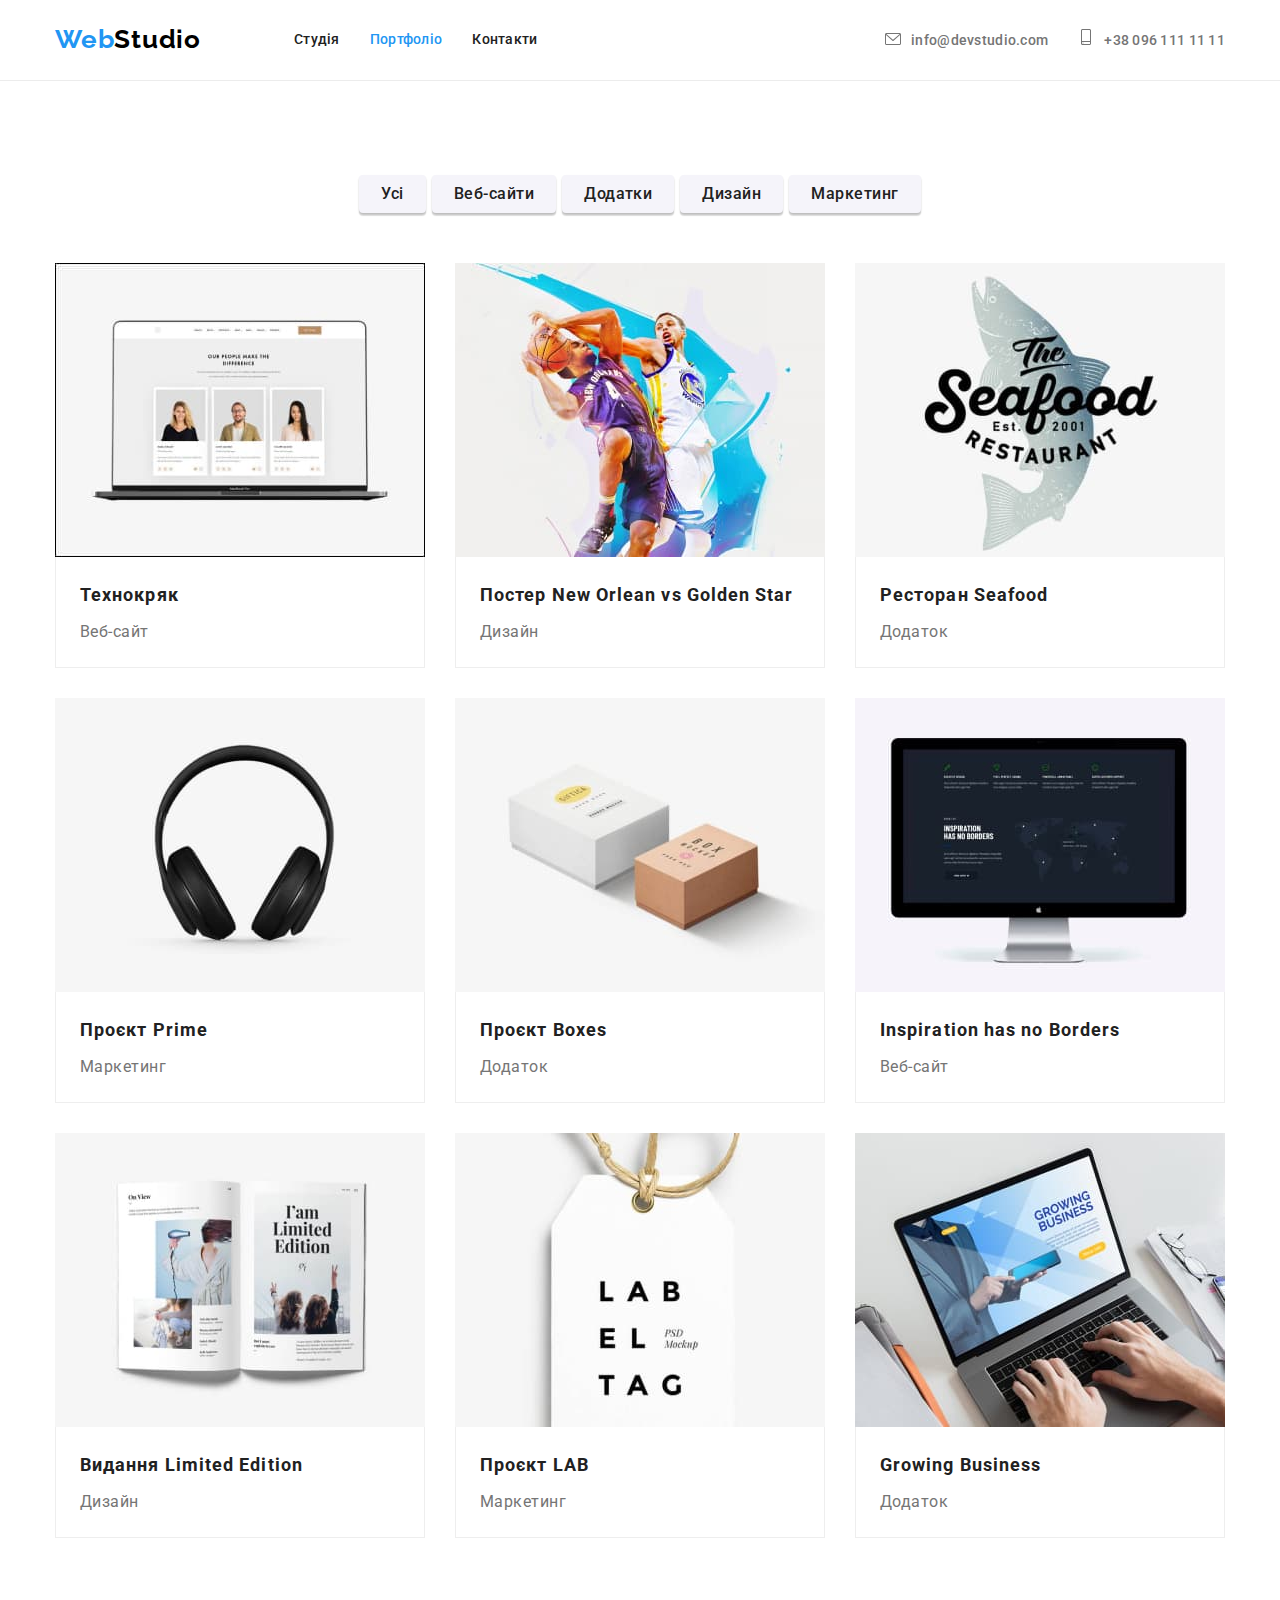
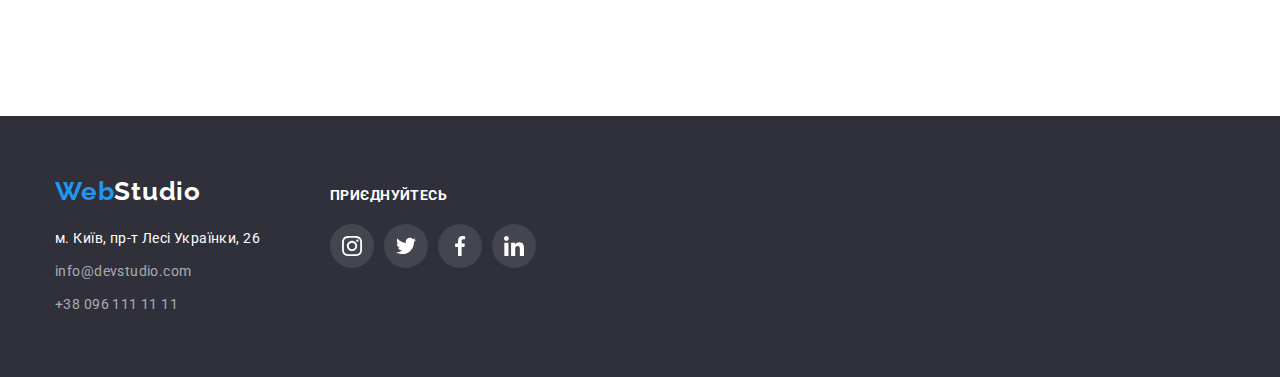
==== portfolio.html @ 5036bb75 "update" ====
<!DOCTYPE html>
<html lang="uk">

<head>
    <meta charset="UTF-8">
    <meta http-equiv="X-UA-Compatible" content="IE=edge">
    <meta name="viewport" content="width=device-width, initial-scale=1.0">
    <title>Портфоліо</title>
    <link rel="preconnect" href="https://fonts.googleapis.com">
    <link rel="preconnect" href="https://fonts.gstatic.com" crossorigin>
    <link
        href="https://fonts.googleapis.com/css2?family=Raleway:wght@700&family=Roboto:wght@400;500;700;900&display=swap"
        rel="stylesheet">
    <link rel="stylesheet"
        href="https://cdnjs.cloudflare.com/ajax/libs/modern-normalize/1.1.0/modern-normalize.min.css">
    <link rel="stylesheet" href="./css/styles.css">
</head>

<body class="site-body">
    <header class="header header-body">
        <div class="container wrapper">
            <nav class="header-container">
                <a href="" class="header-logo link"><span class="span-logo">Web</span>Studio</a>
                <ul class="header-list list">
                    <li class="header-item"><a class="header-link link" href="./index.html">Студія</a></li>
                    <li class="header-item"><a class="header-link current link" href="./portfolio.html">Портфоліо</a>
                    </li>
                    <li class="header-item"><a class="header-link link" href="">Контакти</a></li>
                </ul>
            </nav>
            <ul class="header-list-item list">
                <li class="header-item"><a class="header-mail icon-mail link"
                        href="mailto:info@devstudio.com">info@devstudio.com</a></li>
                <li class="header-item"><a class="header-tel icon-tel link" href="tel:+380961111111">+38 096 111 11
                        11</a></li>
            </ul>
        </div>
    </header>
    <main class="main">
        <section class="main-container-list">
            <div class="container">
                <ul class="list main-container-btn">
                    <li class="container-main"><button class="main-btn link" type="button">Усі</button></li>
                    <li class="container-main"><button class="main-btn link" type="button">Веб-сайти</button></li>
                    <li class="container-main"><button class="main-btn link" type="button">Додатки</button></li>
                    <li class="container-main"><button class="main-btn link" type="button">Дизайн</button></li>
                    <li class="container-main"><button class="main-btn link" type="button">Маркетинг</button></li>
                </ul>
                <ul class="list container-list">
                    <li class="main-list"><a class="link container-card" href="./images/img-11.jpg"><img class="img"
                                src="./images/img-11.jpg" alt="Веб-сайт" width="370" height="294">
                            <div class="main-img">
                                <h3 class="main-title link">Технокряк</h3>
                                <p class="main-text link">Веб-сайт</p>
                            </div>
                        </a>
                    </li>
                    <li class="main-list"><a class="link container-card" href="./images/img-12.jpg"><img class="img"
                                src="./images/img-12.jpg" alt="Логотип" width="370" height="294">
                            <div class="main-img">
                                <h3 class="main-title link">Постер New Orlean vs Golden Star</h3>
                                <p class="main-text link">Дизайн</p>
                            </div>
                        </a>
                    </li>
                    <li class="main-list"><a class="link container-card" href="./images/img-13.jpg"><img class="img"
                                src="./images/img-13.jpg" alt="Ресторан" width="370" height="294">
                            <div class="main-img">
                                <h3 class="main-title link">Ресторан Seafood</h3>
                                <p class="main-text link">Додаток</p>
                            </div>
                        </a>
                    </li>
                    <li class="main-list"><a class="link container-card" href="./images/img-14.jpg"><img class="img"
                                src="./images/img-14.jpg" alt="Навушники" width="370" height="294">
                            <div class="main-img">
                                <h3 class="main-title link">Проєкт Prime</h3>
                                <p class="main-text link">Маркетинг</p>
                            </div>
                        </a>
                    </li>
                    <li class="main-list"><a class="link container-card" href="./images/img-15.jpg"><img class="img"
                                src="./images/img-15.jpg" alt="Коробки" width="370" height="294">
                            <div class="main-img">
                                <h3 class="main-title link">Проєкт Boxes</h3>
                                <p class="main-text link">Додаток</p>
                            </div>
                        </a>
                    </li>
                    <li class="main-list">
                        <a class="link container-card" href="./images/img-16.jpg"><img class="img"
                                src="./images/img-16.jpg" alt="Екран" width="370" height="294">
                            <div class="main-img">
                                <h3 class="main-title link">Inspiration has no Borders</h3>
                                <p class="main-text link">Веб-сайт</p>
                            </div>
                        </a>
                    </li>
                    <li class="main-list"><a class="link container-card" href="./images/img-17.jpg"><img class="img"
                                src="./images/img-17.jpg" alt="Книга" width="370" height="294">
                            <div class="main-img">
                                <h3 class="main-title link">Видання Limited Edition</h3>
                                <p class="main-text link">Дизайн</p>
                            </div>
                        </a>
                    </li>
                    <li class="main-list"><a class="link container-card" href="./images/img-18.jpg"><img class="img"
                                src="./images/img-18.jpg" alt="Ярлик" width="370" height="294">
                            <div class="main-img">
                                <h3 class="main-title link">Проєкт LAB</h3>
                                <p class="main-text link">Маркетинг</p>
                            </div>
                        </a>
                    </li>
                    <li class="main-list"><a class="link container-card" href="./images/img-19.jpg"><img class="img"
                                src="./images/img-19.jpg" alt="Ноутбук" width="370" height="294">
                            <div class="main-img">
                                <h3 class="main-title link">Growing Business</h3>
                                <p class="main-text link">Додаток</p>
                            </div>
                        </a>
                    </li>
                </ul>
            </div>
        </section>
    </main>
    <footer class="footer">
        <div class="container adress-part">
            <div class="">
                <a class="footer-logo link" href=""><span class="footer-span-logo">Web</span>Studio</a>
                <address class="footer-address">
                    <ul class="list foter-list">
                        <li class="list-footer"><a class="footer-address-gps link"
                                href="https://goo.gl/maps/CPtrU1FHBa2aNyZL9" target="_blank"
                                rel="noopener noreferrer nofollow">м. Київ, пр-т Лесі Українки, 26</a>
                        </li>
                        <li class="list-footer"><a class="footer-mail link"
                                href="mailto:info@devstudio.com">info@devstudio.com</a>
                        </li>
                        <li><a class="footer-tel link" href="tel:+380961111111">+38 096 111 11 11</a></li>
                    </ul>
                </address>
            </div>
            <div class="social-container">
                <h2 class="soc-title">Приєднуйтесь</h2>
                <ul class="footer-soc-title list">
                    <li class="footer-social"><a href="" class="footer-social-soc link">
                            <svg width="20" height="20">
                                <use href="./images/symbol-defs.svg#icon-instagram"></use>
                            </svg>
                        </a></li>
                    <li class="footer-social"><a href="" class="footer-social-soc link">
                            <svg width="20" height="20">
                                <use href="./images/symbol-defs.svg#icon-twitter"></use>
                            </svg>
                        </a></li>
                    <li class="footer-social"><a href="" class="footer-social-soc link">
                            <svg width="20" height="20">
                                <use href="./images/symbol-defs.svg#icon-facebook"></use>
                            </svg>
                        </a></li>
                    <li class="footer-social"><a href="" class="footer-social-soc link">
                            <svg width="20" height="20">
                                <use href="./images/symbol-defs.svg#icon-linkedin"></use>
                            </svg>
                        </a></li>
                </ul>

            </div>
        </div>
    </footer>
</body>

</html>
---- css/styles.css ----
.site-body {
    font-family: 'Roboto', sans-serif;
        background: #FFFFFF;

}
.list {
    list-style: none;
    display: flex;
    gap: 30px;
}

.link {
    text-decoration: none;
}

.link:hover{
    color: #2196F3;
}

.link:focus{
    color: #2196F3;
}

p, h1, h2, h3, h4, h5, h6{
    margin: 0;
} 
ul, ol{
    margin: 0;
    padding-left: 0;
}
img {
    display: block;
}

/*------------------------HEADER----------------*/
.header{
    background: #FFFFFF;
    padding-top: 24px;
    padding-bottom: 25px;
}

.container{
    width: 1200px;
    padding-left: 15px;
    padding-right: 15px;
    margin: 0 auto;
}

.wrapper{
    display: flex;
    justify-content: space-between;
    align-items: center;
}

.header-container{
    display: flex;
    align-items: center;
}

.content-btn{
    cursor: pointer;
    border-radius: 4px;
    background: #2196F3;
        box-shadow: 0px 4px 4px rgba(0, 0, 0, 0.15);
}

.header-logo {
    font-family: 'Raleway', sans-serif;
        font-weight: 700;
        font-size: 26px;
        line-height: 1.19;
        letter-spacing: 0.03em;
        color: #000000;
}

.header-list{
    margin-left: 93px;
}

.header-list-item{
    display: flex;
}

.header-list .header-link.current{
 color: #2196F3;
}

.span-logo{
    color: #2196F3;
}

.header-link {
        font-weight: 500;
        font-size: 14px;
        line-height: 1.14;
        letter-spacing: 0.02em;
        color: #212121;
}


.header-mail {
    font-weight: 500;
        font-size: 14px;
        line-height: 1.14;
        letter-spacing: 0.02em;
        color: #757575;
}

.icon-mail::before{
    content: " " ;
    display:inline-block;
    height: 16px;
    width: 16px;
    margin-right: 10px;
    background-image: url(../images/envelope.svg);
    background-size: auto auto;
    background-position: bottom;
    background-repeat: no-repeat;
    align-items: center;
}

.icon-tel::before{
    content: " ";
    display:inline-block;
    text-align: center;
    height: 16px;
    width: 16px;
    margin-right: 10px;
    align-items: center;
    background-image: url(../images/smartphone.svg);
    background-size: auto auto;
    background-position: bottom;
    background-repeat: no-repeat;
    align-items: center;
}

.header-tel {
    font-weight: 500;
        font-size: 14px;
        line-height: 1.14;
        letter-spacing: 0.02em;
        color: #757575;
}

.header-item{
}
/*-------------------------MAIN-------------------*/
.content {
    background: #2F303A;
    padding-top: 200px;
    padding-bottom: 200px;
}

.overlay{
    max-width: 1600px;
    height: 600px;
    margin-left: auto;
    margin-right: auto;
    background-image: linear-gradient(rgba(47, 48, 58, 0.4), rgba(47, 48, 58, 0.4)),
    url(../images/Imgb-1.jpg);
    
    background-size: cover;
    background-position: center;
    background-repeat: no-repeat;
}

.content-title {
    font-weight: 900;
    font-size: 44px;
    line-height: 1.36;
    text-align: center;
    letter-spacing: 0.06em;
    text-transform: uppercase;
    color: #FFFFFF;
    width: 696px;
    margin-left: 452px;
    margin-right: 452px;
    margin: 0 auto;
    margin-bottom: 30px;
}

.content-btn {
    font-family: inherit;
    font-weight: 700;
        font-size: 16px;
        line-height: 1.88;
        letter-spacing: 0.06em;
        color: #FFFFFF;
        margin: 0 auto;
        display: flex;
        padding: 10px 32px;
        background: #2196F3;
        border: 4px solid #2196F3;
}

.text{
   padding-top: 94px;
   padding-bottom: 94px;
}

.subject {
    font-weight: 700;
        font-size: 24px;
        line-height: 1.19;
        align-items: center;
        text-align: center;
                position: absolute;
                width: 1px;
                height: 1px;
                margin: -1px;
                border: 0;
                padding: 0;
        
                white-space: nowrap;
                clip-path: inset(100%);
                clip: rect(0 0 0 0);
                overflow: hidden;
}

.icon-antenna::before{
    display: block;
    content: "";
    height: 120px;
    background: #F5F4FA;
        border-radius: 4px;
    background-image:url(../images/antenna-1.svg);
    background-repeat: no-repeat;
    background-position: center;
    margin-bottom: 30px;
}

.icon-clock::before{
    display: block;
    content: "";
    height: 120px;
    background: #F5F4FA;
    border-radius: 4px;
    background-image: url(../images/clock-1.svg);
    background-repeat: no-repeat;
    background-position: center;
    margin-bottom: 30px;
}

.icon-diagram::before{
    display: block;
    content: "";
    height: 120px;
    background: #F5F4FA;
    border-radius: 4px;
    background-image: url(../images/diagram-1.svg);
    background-repeat: no-repeat;
    background-position: center;
    margin-bottom: 30px;
}

.icon-astronaut::before{
    display: block;
    content: "";
    height: 120px;
    background: #F5F4FA;
    border-radius: 4px;
    background-image: url(../images/astronaut-1.svg);
    background-repeat: no-repeat;
    background-position: center;
    margin-bottom: 30px;
}

.text-caption {
    font-weight: 700;
        font-size: 14px;
        line-height: 1.14;
        letter-spacing: 0.03em;
        text-transform: uppercase;
        color: #212121;
        margin-bottom: 10px;
    }

.text-desc {
        font-size: 14px;
        line-height: 1.71;
        letter-spacing: 0.03em;
        color: #757575;
}

.list-desc{
width: 270px;
}

.main{
    padding-bottom: 94px;
}

.main-subtitle {
    font-weight: 700;
        font-size: 36px;
        line-height: 1.16;
        text-align: center;
        letter-spacing: 0.03em;
        color: #212121;
        margin-bottom: 50px;
}
.headline {
    background: #F5F4FA;
    padding-top: 94px;
    padding-bottom: 94px;
}

.headline-title {
    font-weight: 700;
        font-size: 36px;
        line-height: 1.16;
        text-align: center;
        letter-spacing: 0.03em;
        color: #212121;
        margin-bottom: 50px;
}

.headline-container{
}

.headline-img{
    background: #FFFFFF;
        box-shadow: 0px 1px 3px rgba(0, 0, 0, 0.12), 0px 1px 1px rgba(0, 0, 0, 0.14), 0px 2px 1px rgba(0, 0, 0, 0.2);
        border-radius: 0px 0px 4px 4px;
}

.headline-desc {
    font-weight: 500;
        font-size: 16px;
        line-height: 1.19;
        text-align: center;
        letter-spacing: 0.03em;
        color: #212121;
        margin-bottom: 10px;
}

.headline-text {
        line-height: 1.19;
        text-align: center;
        letter-spacing: 0.03em;
        color: #757575;
}

.desc-text{
    padding-top: 30px;
    padding-bottom: 30px;
}
.headline-soc {
    display: flex;
    justify-content: center;
    gap: 10px;
    padding-top: 16px;
}

.headline-social {
    width: 44px;
    height: 44px;
}

.social-soc {
    width: 100%;
    height: 100%;
    border-radius: 50%;
    display: flex;
    align-items: center;
    justify-content: center;
    fill: #AFB1B8;
}

.social-soc:hover,
.social-soc:focus{
    background-color: #2196F3;
    fill: #FFFFFF;
}

.company{
    padding-top: 94px;
    padding-bottom: 94px;
}

.logo-container{
    font-weight: 700;
    font-size: 36px;
    line-height: 42px;
    text-align: center;
    letter-spacing: 0.03em;
    color: #212121;
    margin-bottom: 50px;
}

.company-container{
    display: flex;
    gap: 30px;
}

.company-list{
    width: calc((100% - 150px) / 6);
    height: 92px;
}

.company-container-list{
    width: 100%;
    height: 100%;
    border: 1px solid #AFB1B8;
    border-radius: 5px;
    display: flex;
    align-items: center;
    justify-content: center;
    fill: #AFB1B8;
}

.company-container-list:hover,
.company-container-list:focus{
    fill:#2196F3;
    border: 1px solid #2196F3
}
/*-----------------------FOOTER-------------------------*/
.footer {
    background: #2F303A;
    padding-top: 60px;
    padding-bottom: 60px;
    display: flex;
}

.adress-part{
    display:flex ;
    flex-wrap: wrap;
    align-items: baseline
}

.footer-address {
        font-style: normal;
        margin-top: 20px;
}

.foter-list{
    display: inline;
}

.footer-logo {
    font-family: 'Raleway', sans-serif;
        font-weight: 700;
        font-size: 26px;
        line-height: 1.19;
        letter-spacing: 0.03em;
        color: #FFFFFF;
}

.footer-span-logo{
    color: #2196F3;
}

.list-footer:not(:last-child){
    margin-bottom: 9px;

}

.footer-address-gps {
    margin-bottom: 9px;
    font-size: 14px;
        line-height: 1.71;
        letter-spacing: 0.03em;
        color: #FFFFFF;
        
}

.footer-mail {
    margin-bottom: 9px;
        font-size: 14px;
        line-height: 1.71;
        letter-spacing: 0.03em;
        color: rgba(255, 255, 255, 0.6);
}
.footer-tel {
        font-size: 14px;
        line-height: 1.71;
        letter-spacing: 0.03em;
        color: rgba(255, 255, 255, 0.6);
}


.soc-title{
    font-weight: 700;
    font-size: 14px;
    line-height: 1.14;
    letter-spacing: 0.03em;
    text-transform: uppercase;
    color: #FFFFFF;
    margin-bottom: 20px;
}

.footer-social{
    width: 44px;
    height: 44px;
}

.footer-social-soc{
    width: 100%;
    height: 100%;
    border-radius: 50%;
    display: flex;
    align-items: center;
    justify-content: center;
    fill: #FFFFFF;
    background: rgba(255, 255, 255, 0.1);
}

.footer-social-soc:hover,
.footer-social-soc:focus{
    background-color: #2196F3;
    fill: #FFFFFF;
}

.footer-soc-title{
    display: flex;
    justify-content: center;
    gap: 10px;
}

.social-container{
    margin-left: 70px;
}

/*-------------------------PORTFOLIO-------------------------*/
/*--------------------------MAIN------------------------------*/
.header-body{
    border-bottom: 1px solid #ECECEC;
}

.main-btn{
    font-family: inherit;
    font-weight: 500;
        font-size: 16px;
        line-height: 1.62;
        text-align: center;
        letter-spacing: 0.03em;
        color: #212121;
}

.container-main:hover,
.container-main:focus{
    box-shadow: 0px 3px 1px rgba(0, 0, 0, 0.1), 0px 1px 2px rgba(0, 0, 0, 0.08), 0px 2px 2px rgba(0, 0, 0, 0.12);
        border-radius: 4px;
}

.main-title{
    font-weight: 700;
        font-size: 18px;
        line-height: 2;
        letter-spacing: 0.06em;
        color: #212121;
        margin-bottom: 4px;
}
.main-text{
        line-height: 1.88;
        letter-spacing: 0.03em;
        color: #757575;
}

.main-btn{
    cursor: pointer;
    background: #F5F4FA;
        border-radius: 4px;
        box-shadow: 0px 3px 1px rgba(0, 0, 0, 0.1), 0px 1px 2px rgba(0, 0, 0, 0.08), 0px 2px 2px rgba(0, 0, 0, 0.12);
    border: none;
    padding-left: 22px;
    padding-right: 22px;
    padding-top: 6px;
    padding-bottom: 6px;
}

.main-container-list{
    padding-top: 94px;
    padding-bottom: 34px;
}

.container-list{
    display: flex;
    flex-wrap: wrap;
    flex-basis: calc(100% / 3);
    margin-bottom: 50px;
}

.main-list:hover,
.main-list:focus{
    box-shadow: 0px 1px 1px rgba(0, 0, 0, 0.12),
        0px 4px 4px rgba(0, 0, 0, 0.06),
        1px 4px 6px rgba(0, 0, 0, 0.16);
        border: 1px solid #EEEEEE
}

.main-list{
        background: #FFFFFF;
        width: 370px;
}
.main-container-btn{
    margin-bottom: 50px;
    display: flex;
    gap: 6px;
    justify-content: center
}

.img{
}

.main-img{
    padding-top: 20px;
    padding-bottom: 20px;
    padding-left: 24px;
    padding-right: 24px;
    border-right:1px solid #EEEEEE; ;
    border-bottom:1px solid #EEEEEE; ;
    border-left:1px solid #EEEEEE; ;
}
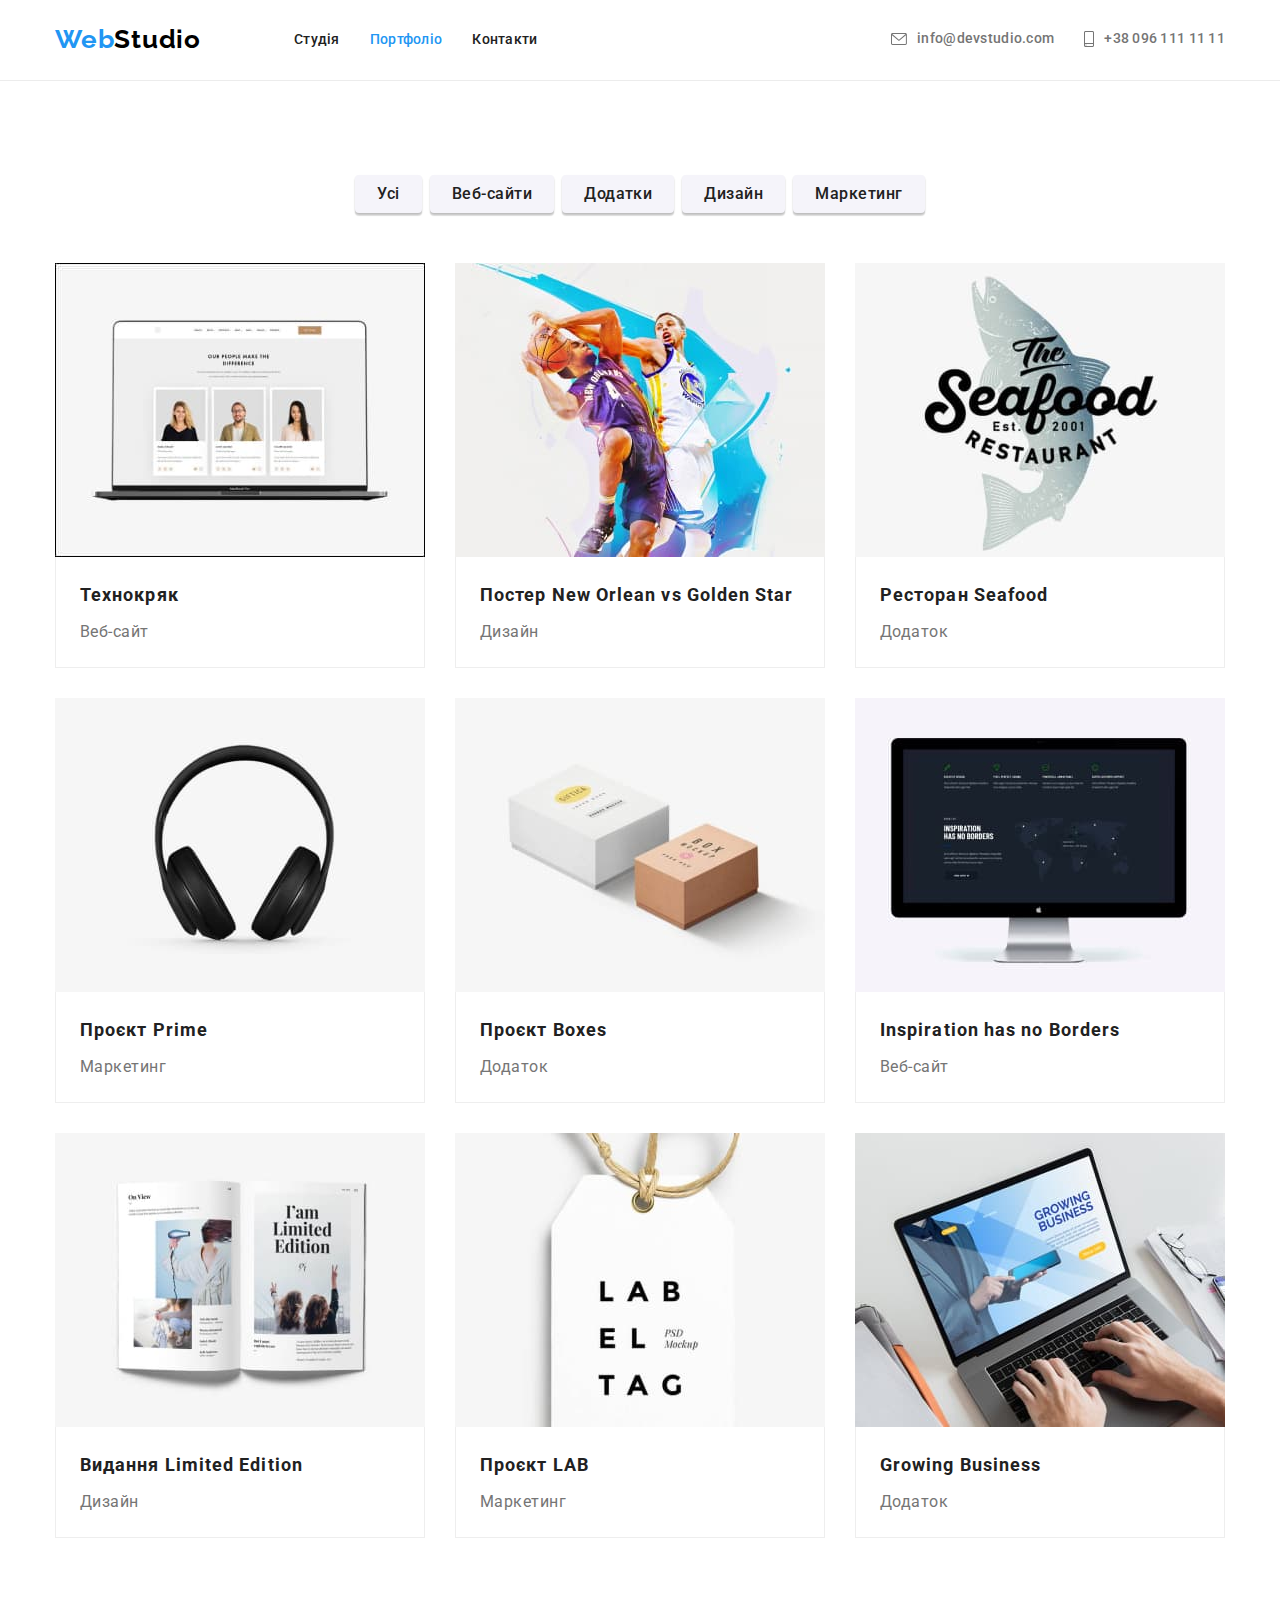
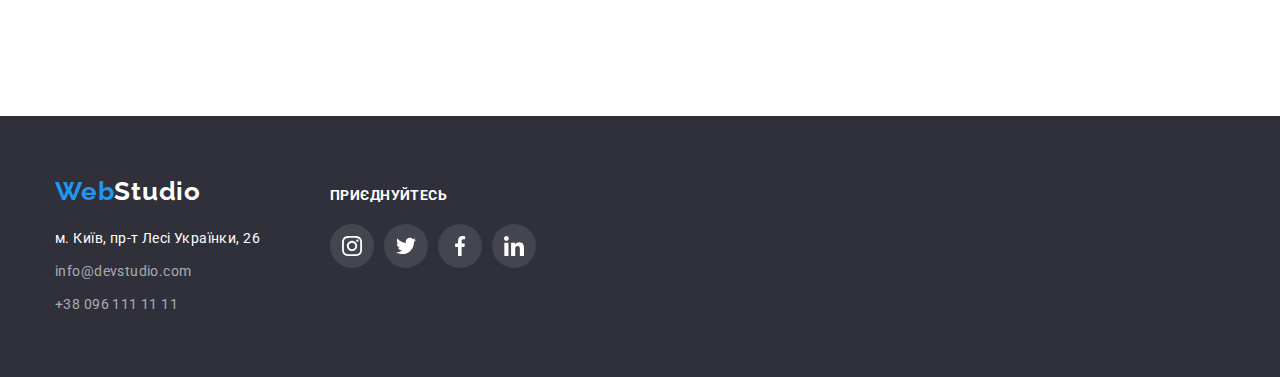
==== commit 919d5020: "update 2.0" ====
--- a/portfolio.html
+++ b/portfolio.html
@@ -29,10 +29,15 @@
                 </ul>
             </nav>
             <ul class="header-list-item list">
-                <li class="header-item"><a class="header-mail icon-mail link"
-                        href="mailto:info@devstudio.com">info@devstudio.com</a></li>
-                <li class="header-item"><a class="header-tel icon-tel link" href="tel:+380961111111">+38 096 111 11
-                        11</a></li>
+                <li class="header-item"><a class="header-mail  link" href="mailto:info@devstudio.com">
+                        <svg class="header-mail-item" width="16" height="12">
+                            <use href="./images/symbol-defs.svg#icon-envelope"></use>
+                        </svg>info@devstudio.com</a>
+                </li>
+                <li class="header-item"><a class="header-tel link" href="tel:+380961111111">
+                        <svg class="header-tel-item" width="10" height="16">
+                            <use href="./images/symbol-defs.svg#icon-smartphone"></use>
+                        </svg>+38 096 111 11 11</a></li>
             </ul>
         </div>
     </header>
--- a/css/styles.css
+++ b/css/styles.css
@@ -104,34 +104,18 @@
         line-height: 1.14;
         letter-spacing: 0.02em;
         color: #757575;
-}
-
-.icon-mail::before{
-    content: " " ;
-    display:inline-block;
-    height: 16px;
-    width: 16px;
+        display: flex;
+        align-items: center;
+}
+
+.header-mail-item{
+    fill: currentColor;
     margin-right: 10px;
-    background-image: url(../images/envelope.svg);
-    background-size: auto auto;
-    background-position: bottom;
-    background-repeat: no-repeat;
-    align-items: center;
-}
-
-.icon-tel::before{
-    content: " ";
-    display:inline-block;
-    text-align: center;
-    height: 16px;
-    width: 16px;
+}
+
+.header-tel-item{
+    fill: currentColor;
     margin-right: 10px;
-    align-items: center;
-    background-image: url(../images/smartphone.svg);
-    background-size: auto auto;
-    background-position: bottom;
-    background-repeat: no-repeat;
-    align-items: center;
 }
 
 .header-tel {
@@ -140,9 +124,16 @@
         line-height: 1.14;
         letter-spacing: 0.02em;
         color: #757575;
+        display: flex;
+    align-items: center;
 }
 
 .header-item{
+}
+
+.header-list-item{
+    display: flex;
+    align-items: center;
 }
 /*-------------------------MAIN-------------------*/
 .content {
@@ -349,7 +340,7 @@
     display: flex;
     justify-content: center;
     gap: 10px;
-    padding-top: 16px;
+    margin-top: 16px;
 }
 
 .headline-social {
@@ -424,7 +415,6 @@
 
 .adress-part{
     display:flex ;
-    flex-wrap: wrap;
     align-items: baseline
 }
 
@@ -581,13 +571,17 @@
     margin-bottom: 50px;
 }
 
-.main-list:hover,
-.main-list:focus{
+.container-card{
+    display: block;
+}
+
+.container-card:hover,
+.container-card:focus {
     box-shadow: 0px 1px 1px rgba(0, 0, 0, 0.12),
         0px 4px 4px rgba(0, 0, 0, 0.06),
         1px 4px 6px rgba(0, 0, 0, 0.16);
-        border: 1px solid #EEEEEE
-}
+}
+
 
 .main-list{
         background: #FFFFFF;
@@ -596,7 +590,7 @@
 .main-container-btn{
     margin-bottom: 50px;
     display: flex;
-    gap: 6px;
+    gap: 8px;
     justify-content: center
 }
 
